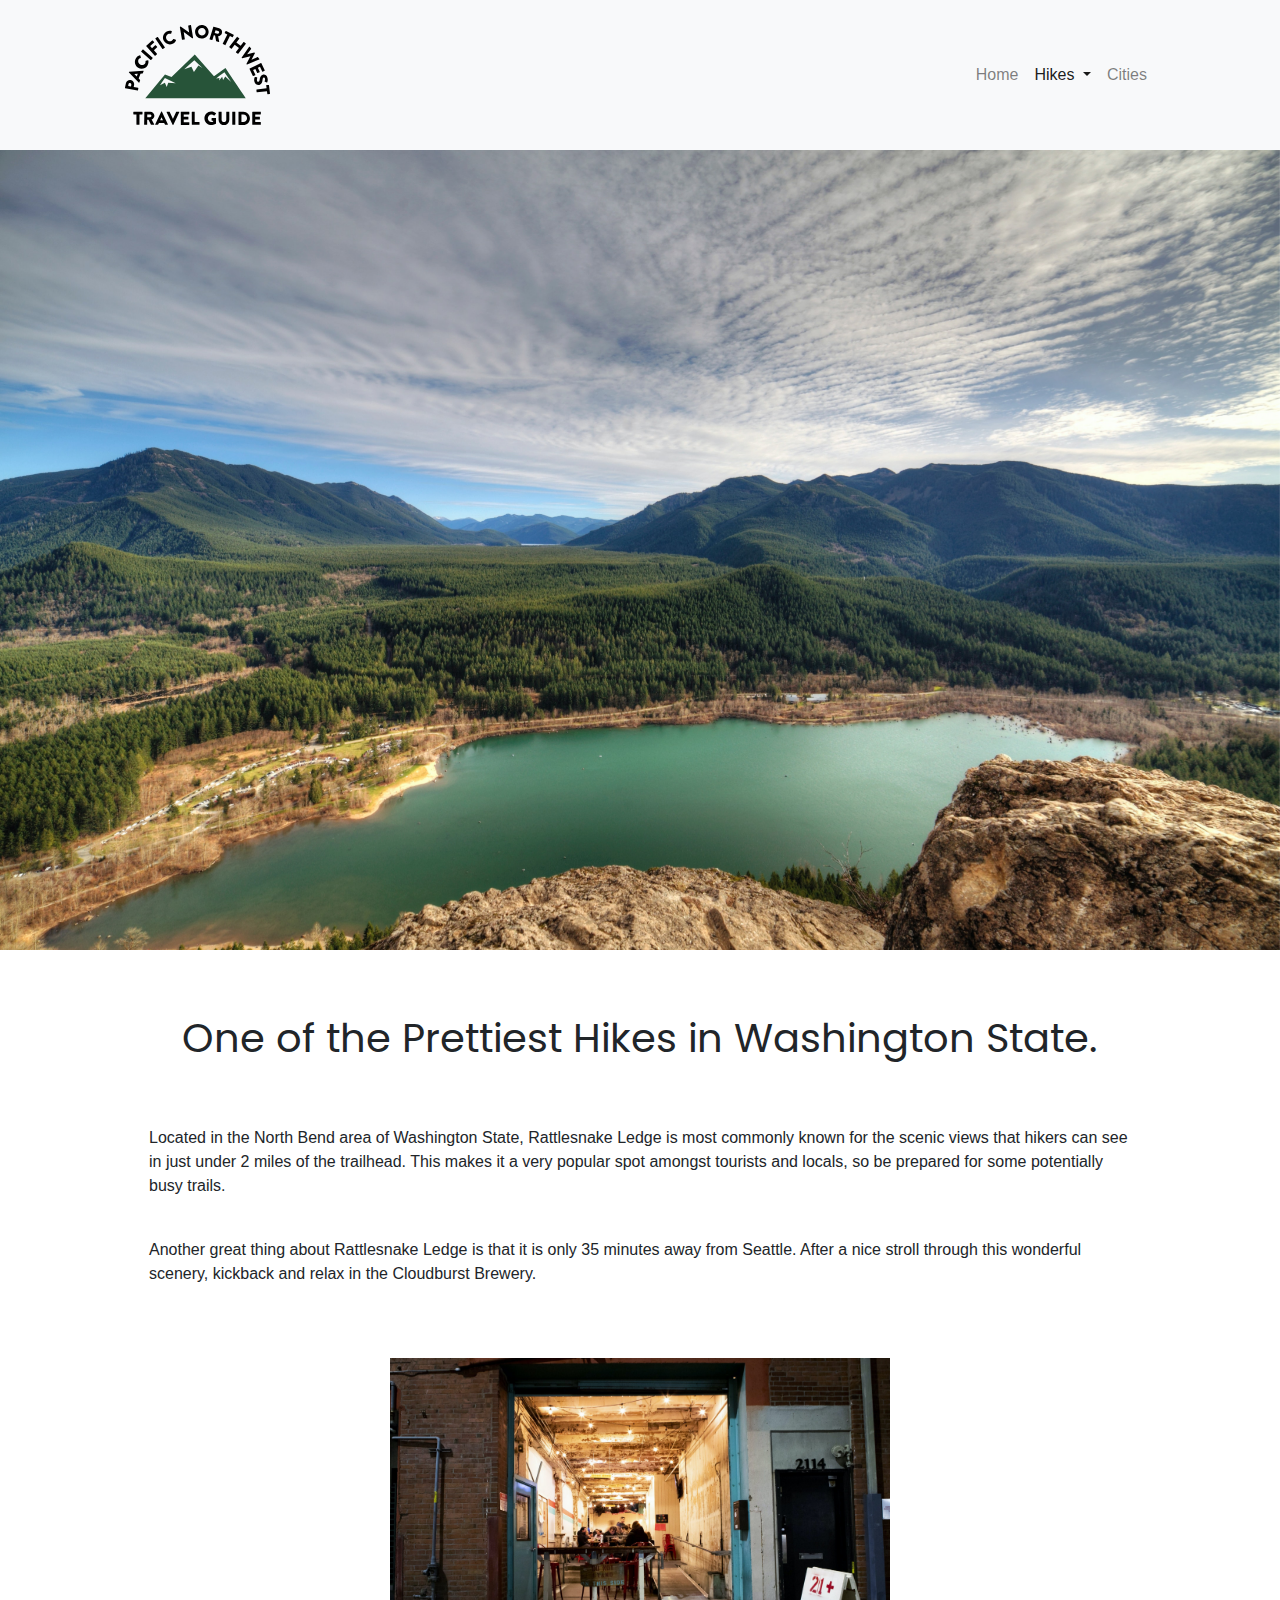
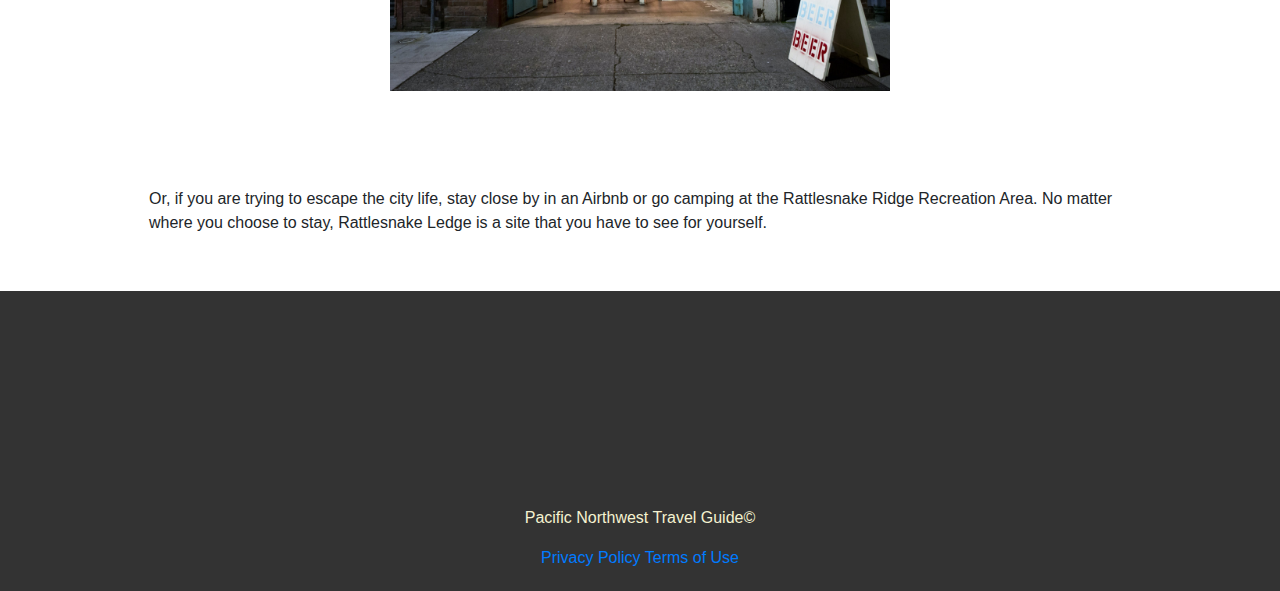
==== rattlesnake.html @ 6b0f5449 "Updated entire site" ====
<!doctype html>
<html lang="en">
<head>
	<meta charset="UTF-8">
	<meta name="description" content="Rattlesnake Ledge is one of the prettiest, as well as easiest hikes to take within Washington State. You won't be dissapointed">
	<meta name="author" content="Nicholas Charland">
	<meta name="viewport" content="width=device-width, initial-scale=1.0">
	<title>Rattlesnake Ledge &#65372; Pacific Northwest Travel Guide</title>

	<!-- Bootstrap v4.4.1 -->
	<link href="css/bootstrap.min.css" rel="stylesheet" type="text/css" media="screen">
	<link href="css/custom.css" rel="stylesheet" type="text/css" media="screen">

	<!-- Google Fonts -->
	<link href="https://fonts.googleapis.com/css2?family=Poppins:wght@400;700;800;900&display=swap" rel="stylesheet">

	<link href="https://fonts.googleapis.com/css2?family=Mukta:wght@700&display=swap" rel="stylesheet">

	<!-- Fontawesome -->
	<link href="fontawesome/css/all.css" rel="stylesheet">

</head>

<body>

	<!-- INSERT HTML PAGE CONTENT HERE -->
	<nav class="navbar navbar-expand-md navbar-light navbar-custom bg-light">
		<a class="navbar-brand js-scroll-trigger" href="#"></a>
		<button class="navbar-toggler" type="button" data-toggle="collapse" data-target="#navbarResponsive" aria-controls="navbarResponsive" aria-expanded="false" aria-label="Toggle navigation">
			<span class="navbar-toggler-icon"></span>
		</button>
		<div class="collapse navbar-collapse" id="navbarResponsive">
			<ul class="navbar-nav ml-auto">
				<li class="nav-item">
					<a class="nav-link" href="index.html">Home <span class="sr-only">(current)</span></a>
				</li>
				<li class="nav-item dropdown active">
					<a class="nav-link dropdown-toggle" href="#" id="navbarDropdownMenuLink" role="button" data-toggle="dropdown" aria-haspopup="true" aria-expanded="false">
						Hikes
					</a>
					<div class="dropdown-menu" aria-labelledby="navbarDropdownMenuLink">
						<a class="dropdown-item active" href="rattlesnake.html">Rattlesnake Ledge</a>
						<a class="dropdown-item" href="middlefork.html">Middle Fork Snoqualmie River</a>
						<a class="dropdown-item" href="wallace.html">Wallace Falls State Park</a>
					</div>
				</li>
				<li class="nav-item">
					<a class="nav-link" href="#">Cities</a>
				</li>
			</ul>
		</div>
	</nav>

	<!-- Carousel -->
	<div id="carousel" class="carousel slide" data-ride="carousel">
		<div class="carousel-inner">
			<div class="carousel-item active">
				<img src="images/rattlesnake_ledge_1.jpg" class="d-block w-100 sliding" alt="Overlooking the lake at Rattlesnake Ledge.">
			</div>
			<div class="carousel-item">
				<img src="images/rattlesnake_ledge_2.jpg" class="d-block w-100 sliding" alt="Rattlesnake Ledge at sunset.">
			</div>
			<div class="carousel-item">
				<img src="images/rattlesnake_ledge_3.jpg" class="d-block w-100 sliding" alt="Rattlesnake Ledge on a cloudy day.">
			</div>
			<div class="carousel-item">
				<img src="images/rattlesnake_ledge_4.jpg" class="d-block w-100 sliding" alt="Person walking through snow at Rattlesnake Ledge.">
			</div>
		</div>
	</div>

	<section class="pt-3 pb-3 pl-5 pr-5">
		<div class="container container-fluid">
			<div class="display-3 d-flex justify-content-center">
				<i class="fas fa-mountain"></i>
			</div>
			<h2 class="subset display-4 p-md-5">One of the Prettiest Hikes in Washington State.</h2>
			<p class="pl-md-5 pr-md-5 pb-md-4 m-3">Located in the North Bend area of Washington State, Rattlesnake Ledge is most commonly known for the scenic views that hikers can see in just under 2 miles of the trailhead. This makes it a very popular spot amongst tourists and locals, so be prepared for some potentially busy trails.<br></p>
			<p class="pl-md-5 pr-md-5 pb-md-4 m-3">Another great thing about Rattlesnake Ledge is that it is only 35 minutes away from Seattle. After a nice stroll through this wonderful scenery, kickback and relax in the Cloudburst Brewery.</p>
			<img src="images/cloudburst.jpg" class="rounded mx-auto d-block mt-4 mb-5 pt-4 pb-5" alt="outside of cloudburst brewery in seattle.">
			<p class="pl-md-5 pr-md-5 pb-md-4 m-3">Or, if you are trying to escape the city life, stay close by in an Airbnb or go camping at the Rattlesnake Ridge Recreation Area. No matter where you choose to stay, Rattlesnake Ledge is a site that you have to see for yourself.</p>
		</div>
	</section>





	<footer class="footer">
		<p class="copyright">Pacific Northwest Travel Guide&copy;</p>
		<div class="privacy">
			<a href="#" title="Privacy Policy">Privacy Policy</a>
			<a href="#" title="Terms of Use">Terms of Use</a>
		</div>
	</footer>



	<!-- jQuery and Bootstrap links - do not delete! -->
	<script src="https://code.jquery.com/jquery-3.4.1.slim.min.js" integrity="sha384-J6qa4849blE2+poT4WnyKhv5vZF5SrPo0iEjwBvKU7imGFAV0wwj1yYfoRSJoZ+n" crossorigin="anonymous"></script>
	<script src="js/bootstrap.bundle.min.js"></script>
	<!-- end of do not delete -->

</body>
</html>
---- css/custom.css ----
@charset "UTF-8";
/* Add your custom CSS declarations below  */


.navbar-brand {
	background-image: url("../images/PNW-travel-logo.svg");
	width: 200px;
	height: 100px;
	background-repeat: no-repeat;
}

.navbar {
	padding: 25px 125px;
}

.btn:link {
	box-shadow: none;
	outline: none;
	background-color: #275439;
}

.btn:visited {
	box-shadow: none;
	background-color: #275439;
}

.btn:hover {
	background-color: #172616;
}

.btn:focus , .btn:active {
	box-shadow: none;
	outline: none;
	background-color: #275439;
}

.jumbotron {
  /*color: white;*/
  background-image: url("../images/main_header.jpg");
  background-position: center;
  background-repeat: no-repeat;
  background-size: cover;
  height: 100vh;
}

.otherjumbo {
  /*color: white;*/
  background-image: url("../images/middle_fork_3.jpg");
  background-position: center;
  background-repeat: no-repeat;
  background-size: cover;
  height: 100vh;
}

.thirdjumbo {
  /*color: white;*/
  background-image: url("../images/wallace_falls.jpg");
  background-position: center;
  background-repeat: no-repeat;
  background-size: cover;
  height: 100vh;
}

.carousel {
	/*height: 300px;*/
}

.carousel-item {
  transition-duration: 2s;
  background-position: bottom;
}
.sliding {
  width: 100%;
}
.carousel-inner{
  width:100%;
  max-height: 800px !important;
}

.rounded {
	max-width: 500px;
}

.intro {
	font-family: 'Poppins','sans serif';
	font-weight: 800;
	padding-top: 200px;
	text-align: center;
	color: #333;
}

.otherintro {
	font-family: 'Poppins','sans serif';
	font-weight: 800;
	padding-top: 200px;
	text-align: center;
	color: #fff;
}

.thirdintro {
	font-family: 'Poppins','sans serif';
	font-weight: 800;
	padding-top: 200px;
	text-align: center;
	color: #777;
}

.subset {
	font-family: 'Poppins','sans serif';
	font-weight: 400;
	text-align: center;
	font-size: 40px;

}



.fa-tree {
	display: flex;
	justify-content: space-around;
    font-size: 40px;
}

.card {
	height: 100%;
}

footer { 
  padding: 0 20px;
  height: 300px;
  background-color: #333;
  background-image: url("../images/PNW-travel-logo-white.svg");
  background-repeat: no-repeat;
  background-size: 150px;
  text-align: center;
  background-position: center;
}

.copyright {
	color: #f5f2d0;
	padding-top: 215px;
}
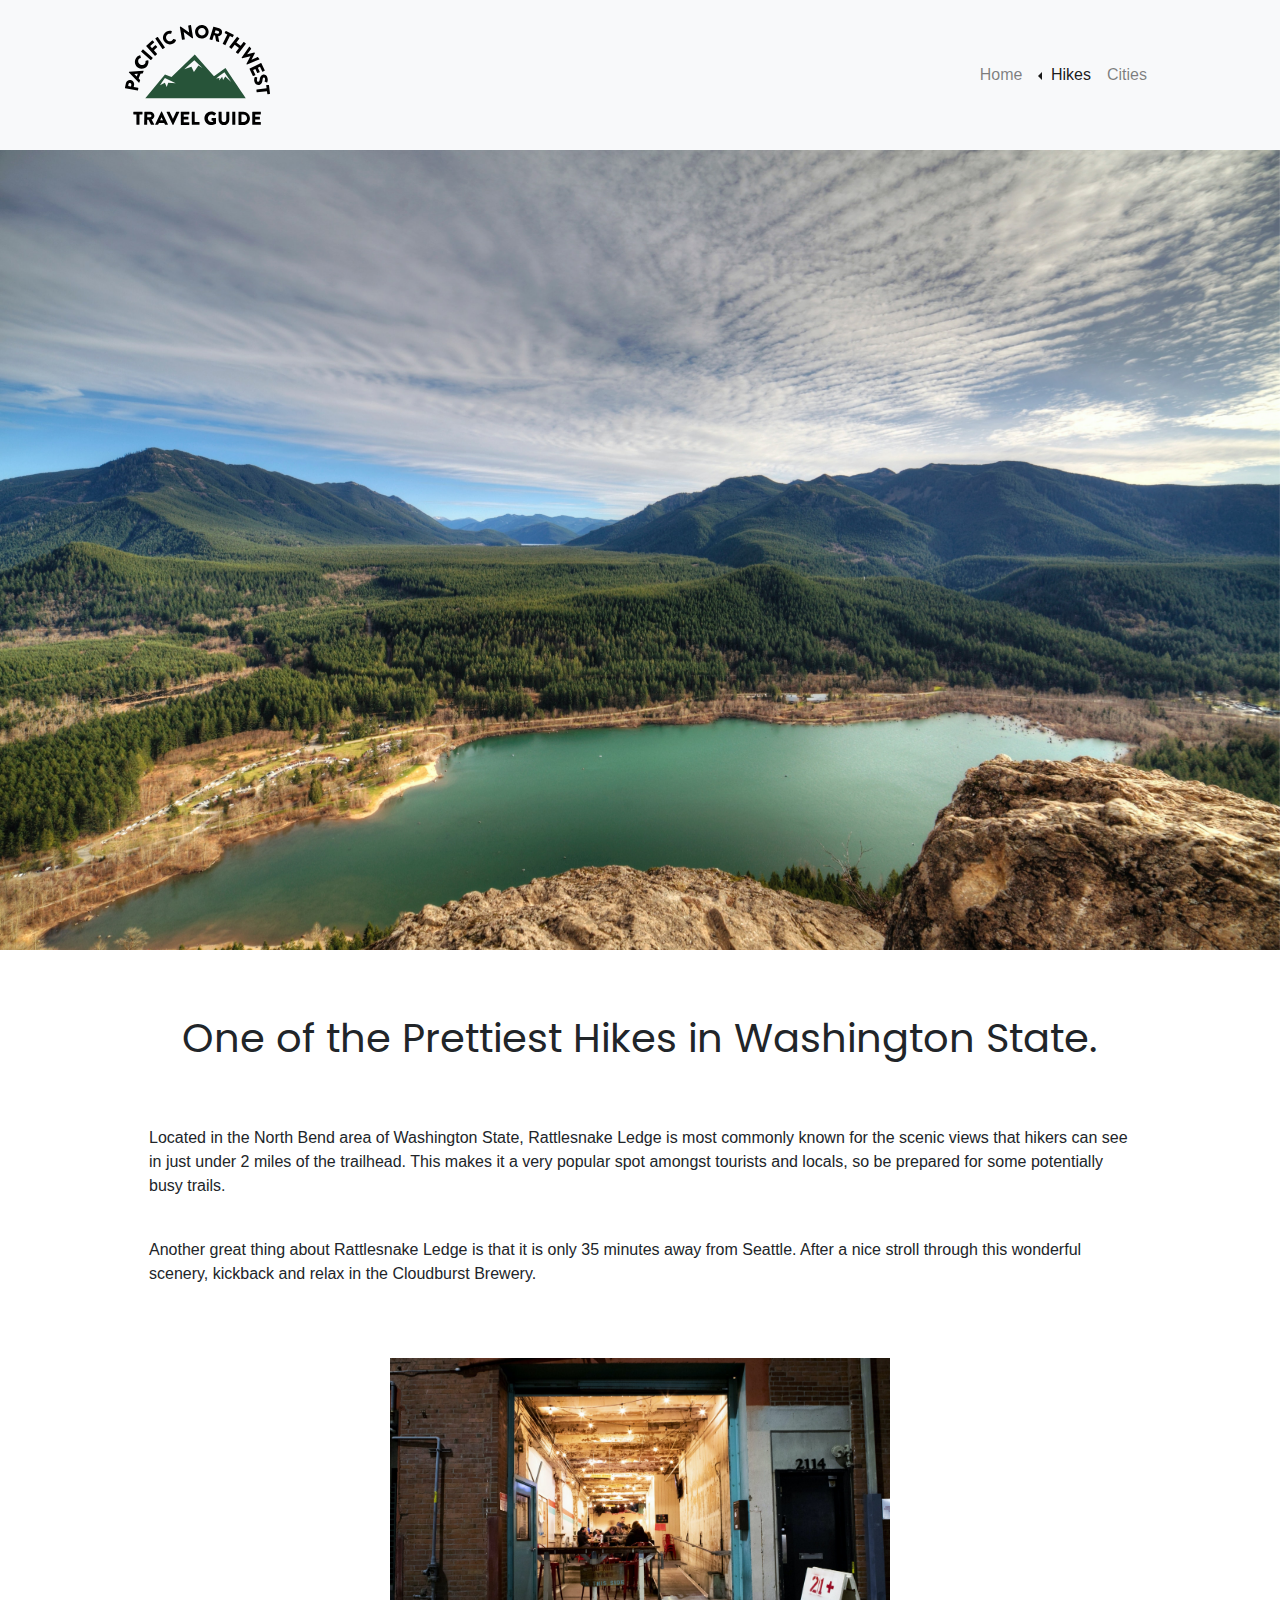
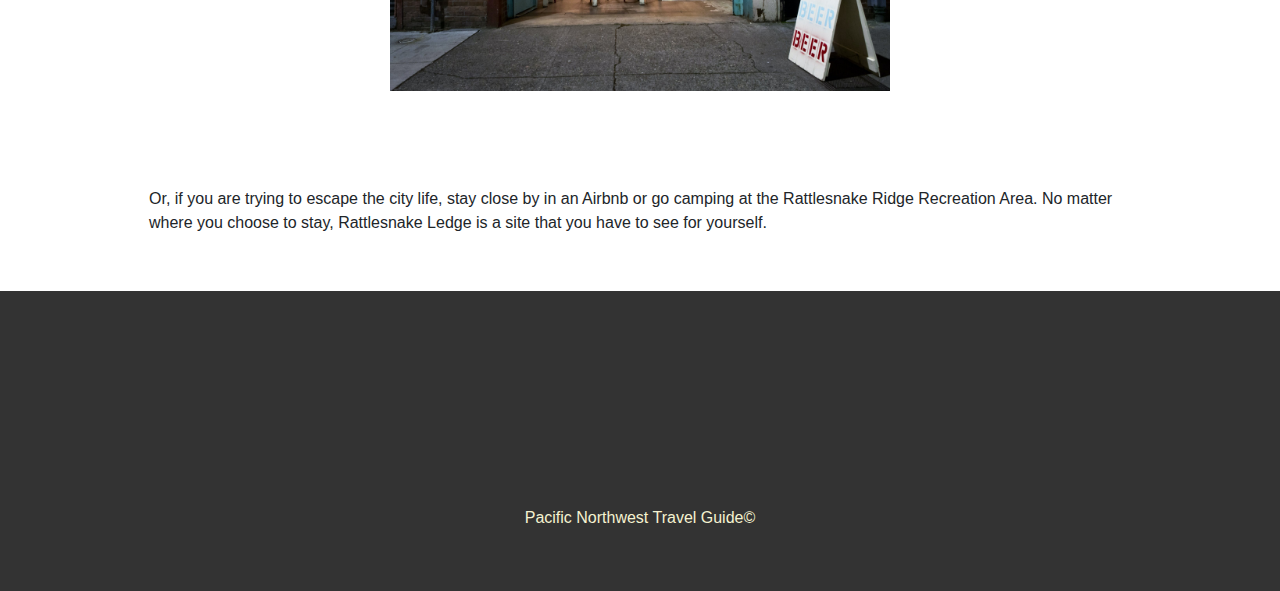
==== commit 03f08b47: "Update rattlesnake.html" ====
--- a/rattlesnake.html
+++ b/rattlesnake.html
@@ -10,6 +10,7 @@
 	<!-- Bootstrap v4.4.1 -->
 	<link href="css/bootstrap.min.css" rel="stylesheet" type="text/css" media="screen">
 	<link href="css/custom.css" rel="stylesheet" type="text/css" media="screen">
+
 
 	<!-- Google Fonts -->
 	<link href="https://fonts.googleapis.com/css2?family=Poppins:wght@400;700;800;900&display=swap" rel="stylesheet">
@@ -25,7 +26,7 @@
 
 	<!-- INSERT HTML PAGE CONTENT HERE -->
 	<nav class="navbar navbar-expand-md navbar-light navbar-custom bg-light">
-		<a class="navbar-brand js-scroll-trigger" href="#"></a>
+		<a class="navbar-brand js-scroll-trigger" href="index.html"></a>
 		<button class="navbar-toggler" type="button" data-toggle="collapse" data-target="#navbarResponsive" aria-controls="navbarResponsive" aria-expanded="false" aria-label="Toggle navigation">
 			<span class="navbar-toggler-icon"></span>
 		</button>
@@ -34,7 +35,7 @@
 				<li class="nav-item">
 					<a class="nav-link" href="index.html">Home <span class="sr-only">(current)</span></a>
 				</li>
-				<li class="nav-item dropdown active">
+				<li class="nav-item dropleft active">
 					<a class="nav-link dropdown-toggle" href="#" id="navbarDropdownMenuLink" role="button" data-toggle="dropdown" aria-haspopup="true" aria-expanded="false">
 						Hikes
 					</a>
@@ -45,26 +46,26 @@
 					</div>
 				</li>
 				<li class="nav-item">
-					<a class="nav-link" href="#">Cities</a>
+					<a class="nav-link" href="cities.html">Cities</a>
 				</li>
 			</ul>
 		</div>
 	</nav>
 
 	<!-- Carousel -->
-	<div id="carousel" class="carousel slide" data-ride="carousel">
+	<div id="carousel" class="carousel slide" data-ride="carousel" data-pause="false">
 		<div class="carousel-inner">
 			<div class="carousel-item active">
-				<img src="images/rattlesnake_ledge_1.jpg" class="d-block w-100 sliding" alt="Overlooking the lake at Rattlesnake Ledge.">
+				<img src="images/rattlesnake_ledge_1.jpg" class="d-block w-100" alt="Overlooking the lake at Rattlesnake Ledge.">
 			</div>
 			<div class="carousel-item">
-				<img src="images/rattlesnake_ledge_2.jpg" class="d-block w-100 sliding" alt="Rattlesnake Ledge at sunset.">
+				<img src="images/rattlesnake_ledge_2.jpg" class="d-block w-100" alt="Rattlesnake Ledge at sunset.">
 			</div>
 			<div class="carousel-item">
-				<img src="images/rattlesnake_ledge_3.jpg" class="d-block w-100 sliding" alt="Rattlesnake Ledge on a cloudy day.">
+				<img src="images/rattlesnake_ledge_3.jpg" class="d-block w-100" alt="Rattlesnake Ledge on a cloudy day.">
 			</div>
 			<div class="carousel-item">
-				<img src="images/rattlesnake_ledge_4.jpg" class="d-block w-100 sliding" alt="Person walking through snow at Rattlesnake Ledge.">
+				<img src="images/rattlesnake_ledge_4.jpg" class="d-block w-100" alt="Person walking through snow at Rattlesnake Ledge.">
 			</div>
 		</div>
 	</div>
@@ -77,7 +78,7 @@
 			<h2 class="subset display-4 p-md-5">One of the Prettiest Hikes in Washington State.</h2>
 			<p class="pl-md-5 pr-md-5 pb-md-4 m-3">Located in the North Bend area of Washington State, Rattlesnake Ledge is most commonly known for the scenic views that hikers can see in just under 2 miles of the trailhead. This makes it a very popular spot amongst tourists and locals, so be prepared for some potentially busy trails.<br></p>
 			<p class="pl-md-5 pr-md-5 pb-md-4 m-3">Another great thing about Rattlesnake Ledge is that it is only 35 minutes away from Seattle. After a nice stroll through this wonderful scenery, kickback and relax in the Cloudburst Brewery.</p>
-			<img src="images/cloudburst.jpg" class="rounded mx-auto d-block mt-4 mb-5 pt-4 pb-5" alt="outside of cloudburst brewery in seattle.">
+			<img src="images/cloudburst.jpg" class="rounded mx-auto d-block mt-4 mb-5 pt-4 pb-5 img-fluid" alt="outside of cloudburst brewery in seattle.">
 			<p class="pl-md-5 pr-md-5 pb-md-4 m-3">Or, if you are trying to escape the city life, stay close by in an Airbnb or go camping at the Rattlesnake Ridge Recreation Area. No matter where you choose to stay, Rattlesnake Ledge is a site that you have to see for yourself.</p>
 		</div>
 	</section>
@@ -88,10 +89,6 @@
 
 	<footer class="footer">
 		<p class="copyright">Pacific Northwest Travel Guide&copy;</p>
-		<div class="privacy">
-			<a href="#" title="Privacy Policy">Privacy Policy</a>
-			<a href="#" title="Terms of Use">Terms of Use</a>
-		</div>
 	</footer>
 
 
